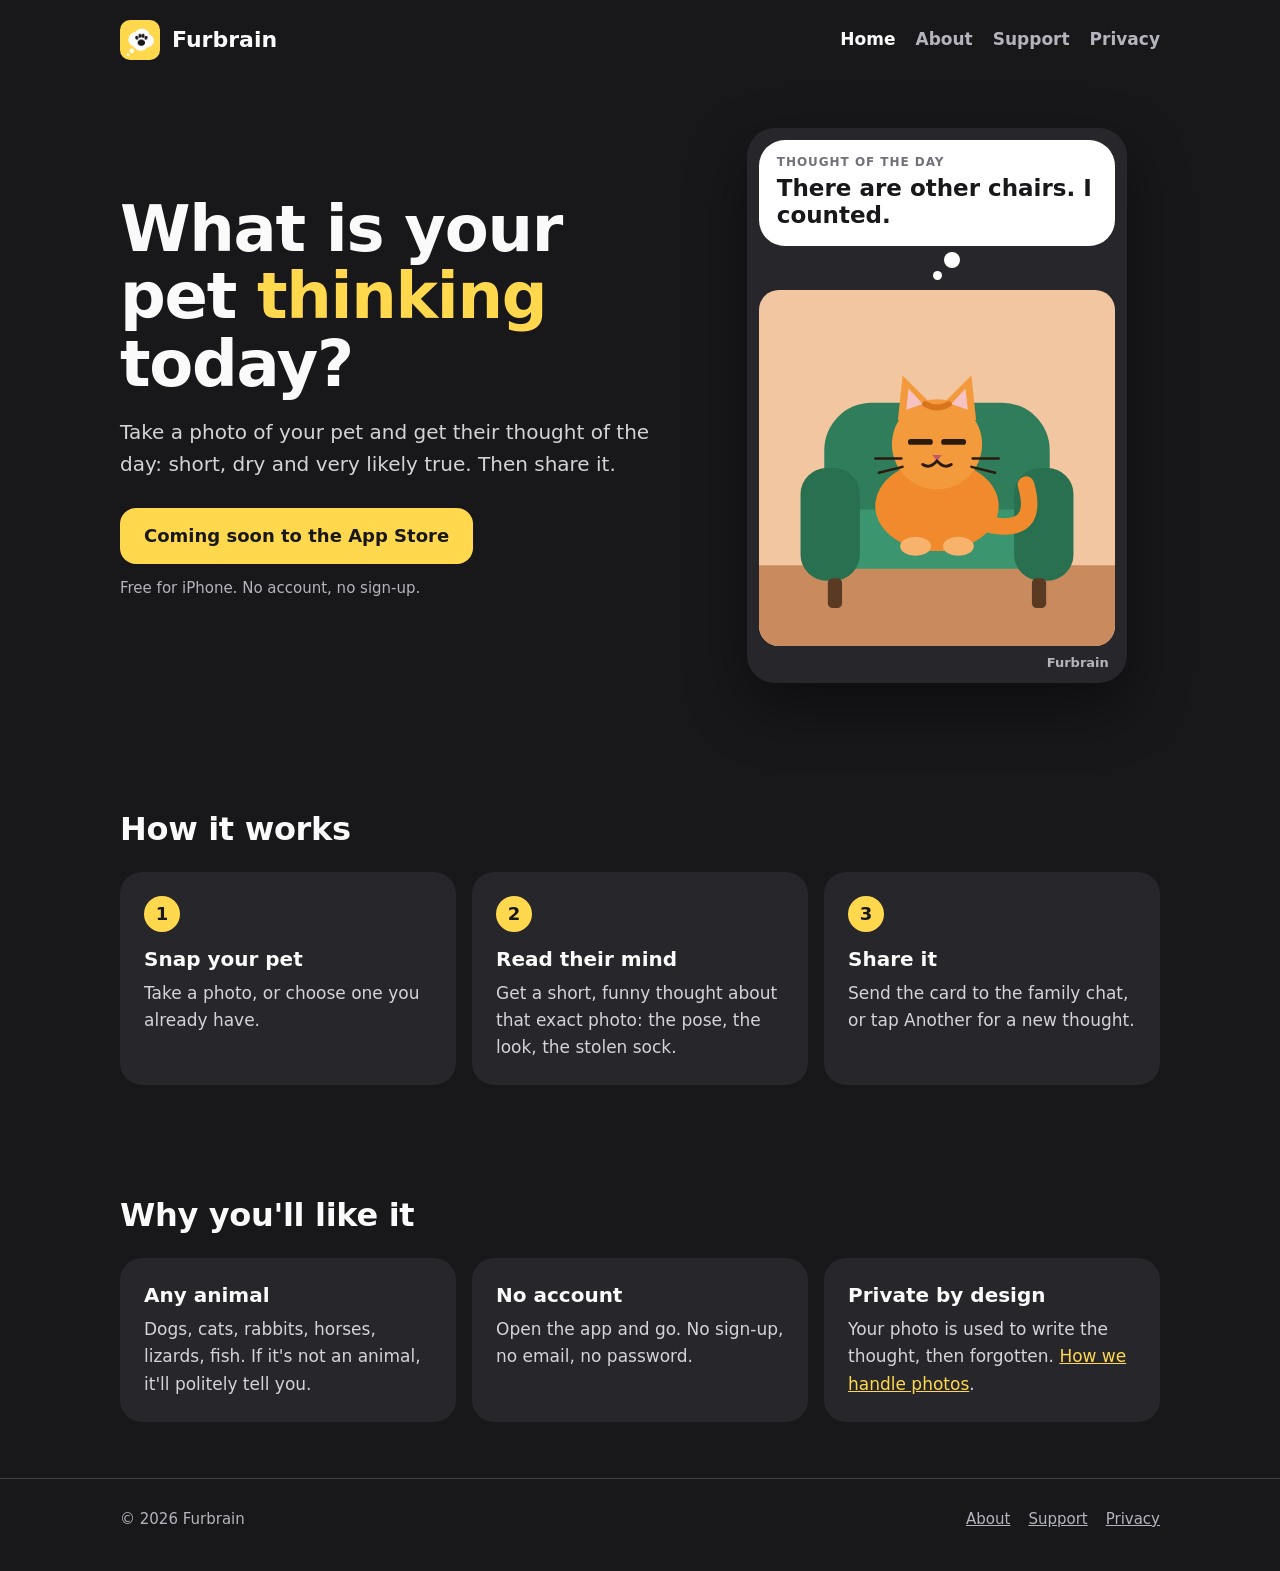
==== index.html @ 32f1908f "Furbrain website: home, about, support and privacy Moved here from the app repo so the site can be p" ====
<!doctype html>
<html lang="en-GB">
<head>
<meta charset="utf-8">
<meta name="viewport" content="width=device-width, initial-scale=1">
<title>Furbrain: what is your pet thinking today?</title>
<meta name="description" content="Take a photo of your pet and get their quirky thought of the day. Free iPhone app. No account needed.">
<link rel="icon" href="favicon.png">
<link rel="apple-touch-icon" href="apple-touch-icon.png">
<link rel="stylesheet" href="styles.css">
</head>
<body>
<header class="site-header">
  <div class="wrap">
    <a class="brand" href="index.html"><img src="apple-touch-icon.png" alt="">Furbrain</a>
    <nav class="nav" aria-label="Main">
      <a href="index.html" aria-current="page">Home</a>
      <a href="about.html">About</a>
      <a href="support.html">Support</a>
      <a href="privacy.html">Privacy</a>
    </nav>
  </div>
</header>

<main>
  <div class="wrap hero">
    <div>
      <h1>What is your pet <span>thinking</span> today?</h1>
      <p class="lead">Take a photo of your pet and get their thought of the day: short, dry and very likely true. Then share it.</p>
      <a class="badge" href="support.html">Coming soon to the App Store</a>
      <p class="small-note">Free for iPhone. No account, no sign-up.</p>
    </div>

    <figure class="card" aria-label="Example: a ginger cat in an armchair thinking 'There are other chairs. I counted.'" style="margin-top:0;margin-bottom:0">
      <div class="bubble">
        <small>Thought of the day</small>
        <p>There are other chairs. I counted.</p>
      </div>
      <span class="trail one"></span><span class="trail two"></span>
      <svg viewBox="0 0 300 300" aria-hidden="true">
        <rect width="300" height="300" fill="#F2C6A0"/><rect y="232" width="300" height="68" fill="#C98B5E"/>
        <rect x="55" y="95" width="190" height="130" rx="40" fill="#2F7D5B"/><rect x="60" y="185" width="180" height="50" rx="16" fill="#3B9670"/>
        <rect x="35" y="150" width="50" height="95" rx="22" fill="#28704F"/><rect x="215" y="150" width="50" height="95" rx="22" fill="#28704F"/>
        <rect x="58" y="243" width="12" height="25" rx="4" fill="#5A3A22"/><rect x="230" y="243" width="12" height="25" rx="4" fill="#5A3A22"/>
        <path d="M195 198 q42 8 30 -34" stroke="#F08A2C" stroke-width="14" fill="none" stroke-linecap="round"/>
        <ellipse cx="150" cy="182" rx="52" ry="38" fill="#F08A2C"/>
        <circle cx="150" cy="130" r="38" fill="#F39A3D"/>
        <path d="M117 110 L121 72 L146 97 Z" fill="#F39A3D"/><path d="M183 110 L179 72 L154 97 Z" fill="#F39A3D"/>
        <path d="M124 101 L126 83 L138 96 Z" fill="#F7C2C2"/><path d="M176 101 L174 83 L162 96 Z" fill="#F7C2C2"/>
        <path d="M140 96 q10 6 20 0" stroke="#D9731C" stroke-width="5" fill="none" stroke-linecap="round"/>
        <path d="M128 128 h16 M156 128 h16" stroke="#2B1A0E" stroke-width="5" stroke-linecap="round"/>
        <path d="M146 139 h8 l-4 5 z" fill="#C2566B"/>
        <path d="M150 144 q-6 7 -12 3 M150 144 q6 7 12 3" stroke="#2B1A0E" stroke-width="2.5" fill="none" stroke-linecap="round"/>
        <path d="M120 142 h-22 M121 149 l-20 5 M180 142 h22 M179 149 l20 5" stroke="#2B1A0E" stroke-width="2" stroke-linecap="round"/>
        <ellipse cx="132" cy="216" rx="13" ry="8" fill="#F7B26B"/><ellipse cx="168" cy="216" rx="13" ry="8" fill="#F7B26B"/>
      </svg>
      <div class="logo">Furbrain</div>
    </figure>
  </div>

  <section>
    <div class="wrap">
      <h2>How it works</h2>
      <div class="steps">
        <div class="tile"><span class="num">1</span><h3>Snap your pet</h3><p>Take a photo, or choose one you already have.</p></div>
        <div class="tile"><span class="num">2</span><h3>Read their mind</h3><p>Get a short, funny thought about that exact photo: the pose, the look, the stolen sock.</p></div>
        <div class="tile"><span class="num">3</span><h3>Share it</h3><p>Send the card to the family chat, or tap Another for a new thought.</p></div>
      </div>
    </div>
  </section>

  <section>
    <div class="wrap">
      <h2>Why you'll like it</h2>
      <div class="features">
        <div class="tile"><h3>Any animal</h3><p>Dogs, cats, rabbits, horses, lizards, fish. If it's not an animal, it'll politely tell you.</p></div>
        <div class="tile"><h3>No account</h3><p>Open the app and go. No sign-up, no email, no password.</p></div>
        <div class="tile"><h3>Private by design</h3><p>Your photo is used to write the thought, then forgotten. <a href="privacy.html">How we handle photos</a>.</p></div>
      </div>
    </div>
  </section>
</main>

<footer class="site-footer">
  <div class="wrap">
    <span>© 2026 Furbrain</span>
    <nav aria-label="Footer">
      <a href="about.html">About</a>
      <a href="support.html">Support</a>
      <a href="privacy.html">Privacy</a>
    </nav>
  </div>
</footer>
</body>
</html>
---- styles.css ----
/* Furbrain website: same colours as the app. */
:root {
  --bg: #18181b;
  --surface: #26262b;
  --border: #3f3f46;
  --text: #fafafa;
  --muted: #b4b4bd;
  --yellow: #ffd84d;
  --ink: #18181b;
  --radius: 22px;
  --font: ui-rounded, "SF Pro Rounded", -apple-system, BlinkMacSystemFont, "Segoe UI", system-ui, sans-serif;
  --body: -apple-system, BlinkMacSystemFont, "Segoe UI", system-ui, sans-serif;
}

* { box-sizing: border-box; }

html { -webkit-text-size-adjust: 100%; }

body {
  margin: 0;
  background: var(--bg);
  color: var(--text);
  font: 17px/1.6 var(--body);
}

a { color: var(--yellow); }
a:hover { color: #ffe587; }
a:focus-visible, button:focus-visible { outline: 2px solid var(--yellow); outline-offset: 3px; border-radius: 6px; }

.wrap { width: min(1040px, 100% - 32px); margin-inline: auto; }
.narrow { width: min(720px, 100% - 32px); margin-inline: auto; }

/* Header */
.site-header { padding: 20px 0; }
.site-header .wrap { display: flex; align-items: center; justify-content: space-between; gap: 16px; flex-wrap: wrap; }
.brand { display: flex; align-items: center; gap: 12px; color: var(--text); text-decoration: none; font: 700 22px/1 var(--font); }
.brand img { width: 40px; height: 40px; border-radius: 10px; }
.nav { display: flex; gap: 6px 20px; flex-wrap: wrap; }
.nav a { color: var(--muted); text-decoration: none; font-weight: 600; padding: 6px 0; }
.nav a:hover, .nav a[aria-current="page"] { color: var(--text); }

/* Hero */
.hero { display: grid; grid-template-columns: 1.1fr 0.9fr; gap: 48px; align-items: center; padding: 48px 0 72px; }
.hero h1 { font: 700 clamp(40px, 6vw, 64px)/1.05 var(--font); letter-spacing: -0.02em; margin: 0 0 18px; }
.hero h1 span { color: var(--yellow); }
.hero p.lead { font-size: 20px; color: #d4d4d8; margin: 0 0 28px; max-width: 30em; }
.badge {
  display: inline-flex; align-items: center; gap: 10px; min-height: 56px; padding: 0 24px;
  border-radius: 16px; background: var(--yellow); color: var(--ink);
  font: 700 18px/1 var(--font); text-decoration: none;
}
.badge:hover { color: var(--ink); background: #ffe587; }
.small-note { color: var(--muted); font-size: 15px; margin-top: 12px; }

/* Example card, as in the app */
.card { background: var(--surface); border-radius: 28px; padding: 12px; max-width: 380px; margin-inline: auto; box-shadow: 0 24px 60px rgba(0, 0, 0, 0.45); }
.bubble { background: #fff; color: var(--ink); border-radius: 26px; padding: 14px 18px 16px; }
.bubble small { display: block; font: 700 12px/1.4 var(--body); letter-spacing: 0.08em; text-transform: uppercase; color: #71717a; margin-bottom: 4px; }
.bubble p { margin: 0; font: 600 23px/1.2 var(--font); }
.trail { display: block; background: #fff; border-radius: 50%; }
.trail.one { width: 16px; height: 16px; margin: 6px 0 0 52%; }
.trail.two { width: 9px; height: 9px; margin: 3px 0 10px 49%; }
.card svg { display: block; width: 100%; height: auto; border-radius: 20px; }
.card .logo { display: flex; justify-content: flex-end; align-items: center; gap: 6px; padding: 10px 6px 2px; color: var(--muted); font: 600 13px/1 var(--font); }

/* Sections */
section { padding: 56px 0; }
h2 { font: 700 32px/1.15 var(--font); margin: 0 0 24px; letter-spacing: -0.01em; }
h3 { font: 700 20px/1.3 var(--font); margin: 0 0 8px; }
.steps, .features { display: grid; grid-template-columns: repeat(3, minmax(0, 1fr)); gap: 16px; }
.tile { background: var(--surface); border-radius: var(--radius); padding: 24px; }
.tile p { margin: 0; color: #d4d4d8; }
.num { display: inline-flex; width: 36px; height: 36px; border-radius: 18px; background: var(--yellow); color: var(--ink); align-items: center; justify-content: center; font: 700 18px/1 var(--font); margin-bottom: 14px; }

/* Text pages */
.page { padding: 24px 0 72px; }
.page h1 { font: 700 clamp(34px, 5vw, 48px)/1.1 var(--font); margin: 16px 0 8px; letter-spacing: -0.02em; }
.page .updated { color: var(--muted); margin: 0 0 32px; }
.page h2 { font-size: 24px; margin: 40px 0 12px; }
.page p, .page li { color: #e4e4e7; }
.page ul { padding-left: 1.2em; }
.page li { margin: 6px 0; }
.summary { background: var(--surface); border-radius: var(--radius); padding: 20px 24px; }
.summary ul { margin: 8px 0 0; }
details { background: var(--surface); border-radius: 16px; padding: 4px 20px; margin: 10px 0; }
summary { cursor: pointer; font: 700 18px/1.4 var(--font); padding: 14px 0; }
details p { margin: 0 0 16px; }
.placeholder { background: rgba(255, 216, 77, 0.15); color: var(--yellow); padding: 0 4px; border-radius: 4px; }

/* Footer */
.site-footer { border-top: 1px solid var(--border); padding: 28px 0 40px; color: var(--muted); font-size: 15px; }
.site-footer .wrap { display: flex; justify-content: space-between; gap: 12px 24px; flex-wrap: wrap; }
.site-footer nav { display: flex; gap: 18px; flex-wrap: wrap; }
.site-footer a { color: var(--muted); }

@media (max-width: 760px) {
  .hero { grid-template-columns: 1fr; gap: 40px; padding-top: 24px; }
  .steps, .features { grid-template-columns: 1fr; }
  section { padding: 40px 0; }
}
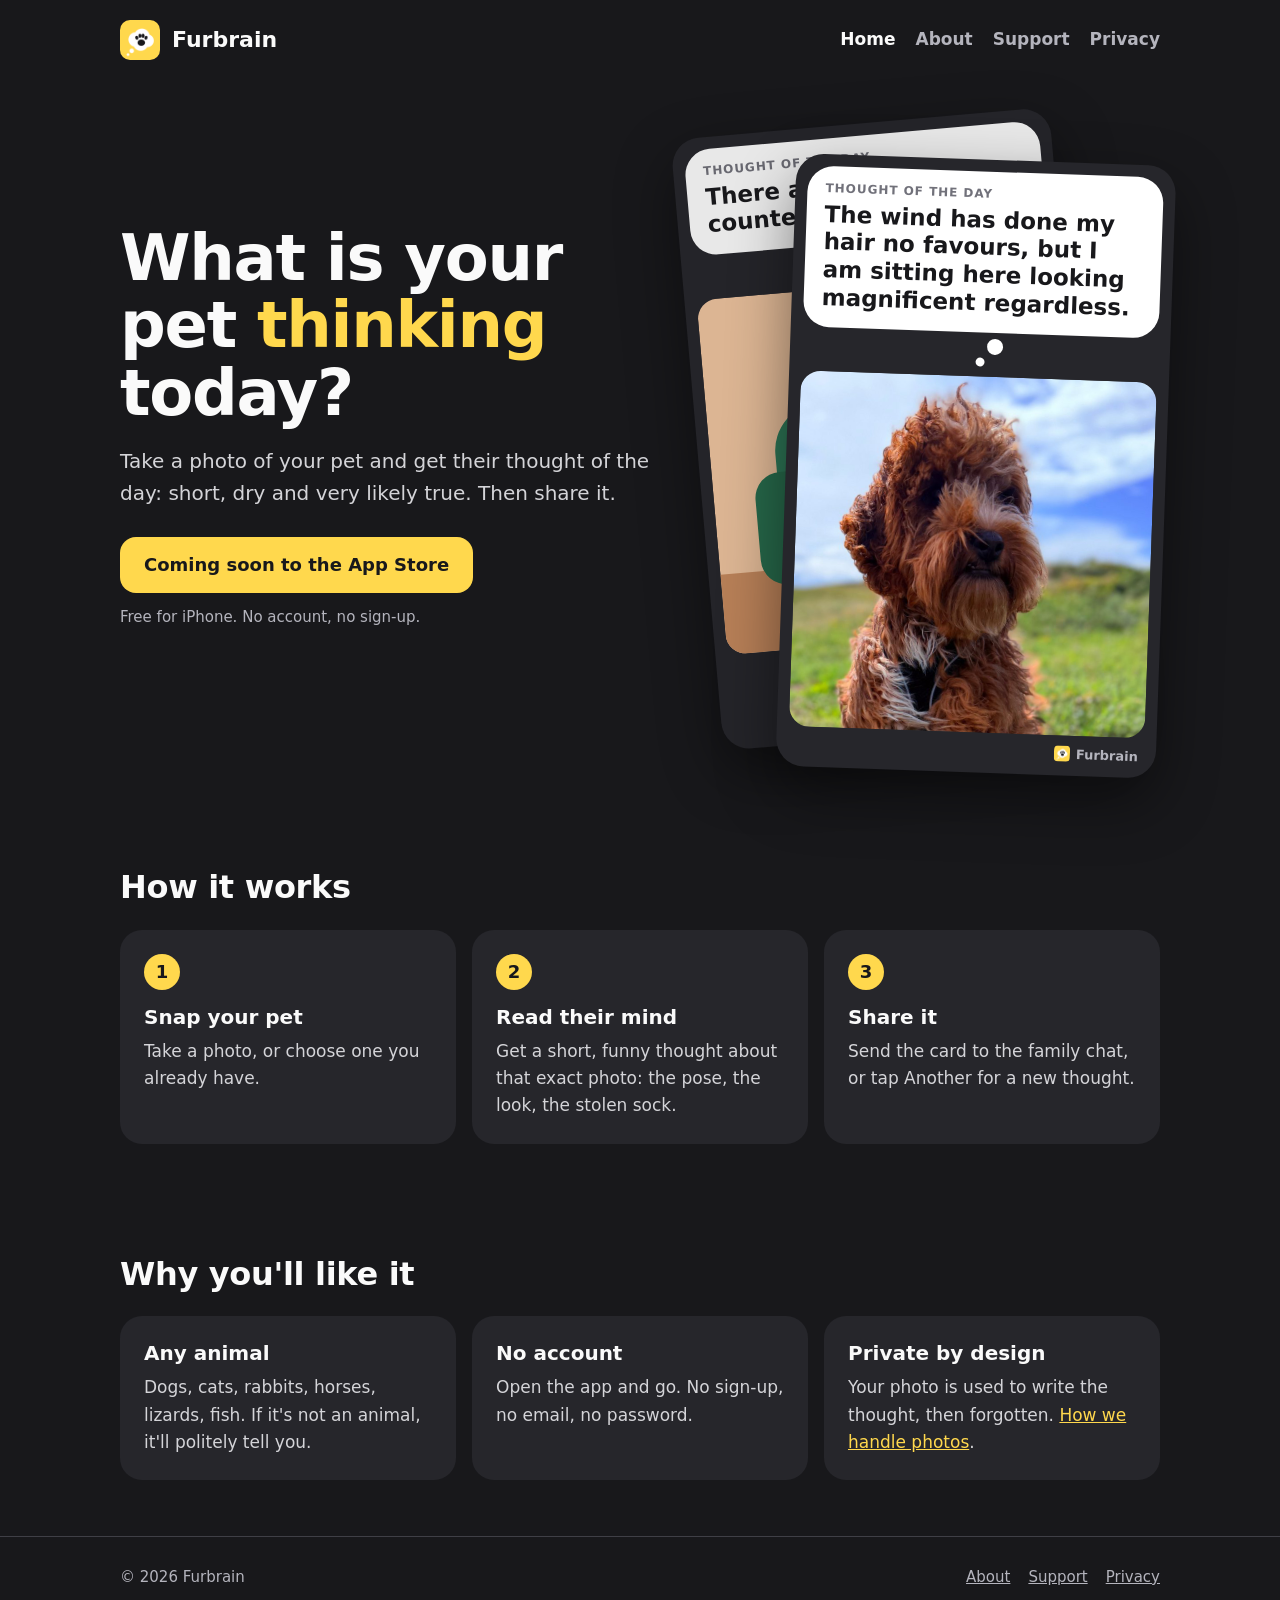
==== commit 68ed26bc: "Home page: a real dog and thought in the example card Shows a real Furbrain result in front, with th" ====
--- a/index.html
+++ b/index.html
@@ -5,8 +5,9 @@
 <meta name="viewport" content="width=device-width, initial-scale=1">
 <title>Furbrain: what is your pet thinking today?</title>
 <meta name="description" content="Take a photo of your pet and get their quirky thought of the day. Free iPhone app. No account needed.">
-<link rel="icon" href="favicon.png">
-<link rel="apple-touch-icon" href="apple-touch-icon.png">
+<link rel="icon" type="image/png" sizes="64x64" href="favicon.png?v=2">
+<link rel="shortcut icon" type="image/png" href="favicon.png?v=2">
+<link rel="apple-touch-icon" sizes="180x180" href="apple-touch-icon.png?v=2">
 <link rel="stylesheet" href="styles.css">
 </head>
 <body>
@@ -31,13 +32,14 @@
       <p class="small-note">Free for iPhone. No account, no sign-up.</p>
     </div>
 
-    <figure class="card" aria-label="Example: a ginger cat in an armchair thinking 'There are other chairs. I counted.'" style="margin-top:0;margin-bottom:0">
-      <div class="bubble">
-        <small>Thought of the day</small>
-        <p>There are other chairs. I counted.</p>
-      </div>
-      <span class="trail one"></span><span class="trail two"></span>
-      <svg viewBox="0 0 300 300" aria-hidden="true">
+    <div class="cards">
+      <figure class="card card-back" aria-label="Example: a ginger cat in an armchair thinking 'There are other chairs. I counted.'">
+        <div class="bubble">
+          <small>Thought of the day</small>
+          <p>There are other chairs. I counted.</p>
+        </div>
+        <span class="trail one"></span><span class="trail two"></span>
+        <svg viewBox="0 0 300 300" aria-hidden="true">
         <rect width="300" height="300" fill="#F2C6A0"/><rect y="232" width="300" height="68" fill="#C98B5E"/>
         <rect x="55" y="95" width="190" height="130" rx="40" fill="#2F7D5B"/><rect x="60" y="185" width="180" height="50" rx="16" fill="#3B9670"/>
         <rect x="35" y="150" width="50" height="95" rx="22" fill="#28704F"/><rect x="215" y="150" width="50" height="95" rx="22" fill="#28704F"/>
@@ -54,8 +56,18 @@
         <path d="M120 142 h-22 M121 149 l-20 5 M180 142 h22 M179 149 l20 5" stroke="#2B1A0E" stroke-width="2" stroke-linecap="round"/>
         <ellipse cx="132" cy="216" rx="13" ry="8" fill="#F7B26B"/><ellipse cx="168" cy="216" rx="13" ry="8" fill="#F7B26B"/>
       </svg>
-      <div class="logo">Furbrain</div>
-    </figure>
+        <div class="logo"><img src="favicon.png" alt="">Furbrain</div>
+      </figure>
+      <figure class="card card-front" aria-label="Example: a windswept dog on a grassy hill thinking 'The wind has done my hair no favours, but I am sitting here looking magnificent regardless.'">
+        <div class="bubble">
+          <small>Thought of the day</small>
+          <p>The wind has done my hair no favours, but I am sitting here looking magnificent regardless.</p>
+        </div>
+        <span class="trail one"></span><span class="trail two"></span>
+        <img class="photo" src="example-dog.jpg" alt="" width="800" height="800">
+        <div class="logo"><img src="favicon.png" alt="">Furbrain</div>
+      </figure>
+    </div>
   </div>
 
   <section>
--- a/styles.css
+++ b/styles.css
@@ -98,3 +98,17 @@
   .steps, .features { grid-template-columns: 1fr; }
   section { padding: 40px 0; }
 }
+
+/* Two example cards in the hero: a real dog in front, the cat behind. */
+.cards { position: relative; display: grid; justify-items: center; }
+.cards .card { grid-area: 1 / 1; width: min(380px, 100%); margin: 0; }
+.card-front { transform: rotate(2deg) translate(40px, 30px); z-index: 1; }
+.card-back { transform: rotate(-5deg) translate(-50px, -10px); opacity: 0.9; }
+.card .photo { display: block; width: 100%; height: auto; border-radius: 20px; }
+.card .logo img { width: 16px; height: 16px; border-radius: 4px; }
+
+@media (max-width: 760px) {
+  .cards { gap: 24px; }
+  .cards .card { grid-area: auto; transform: none; opacity: 1; }
+  .card-back { order: 2; }
+}
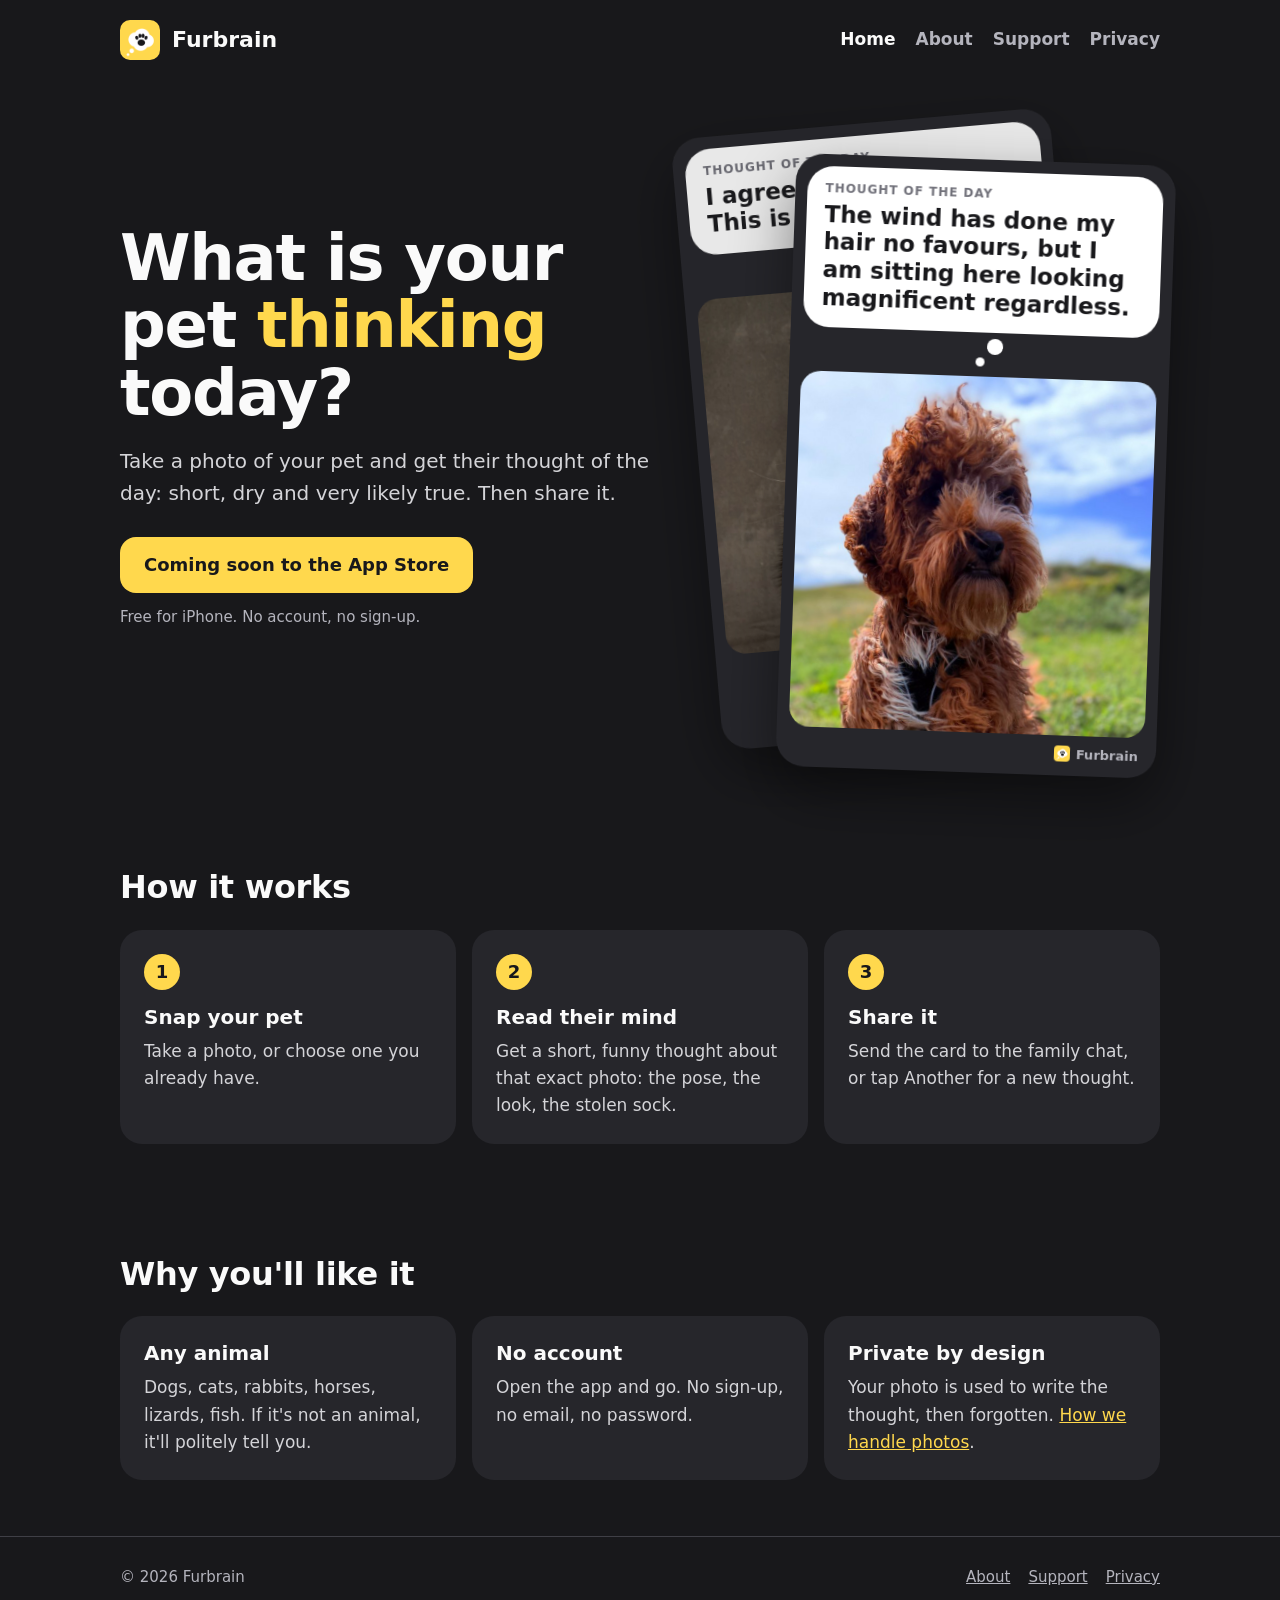
==== commit 7f16761e: "Home page: a real cat in the second example card Co-Authored-By: Claude Opus 5.5 <noreply@anthropic." ====
--- a/index.html
+++ b/index.html
@@ -33,29 +33,13 @@
     </div>
 
     <div class="cards">
-      <figure class="card card-back" aria-label="Example: a ginger cat in an armchair thinking 'There are other chairs. I counted.'">
+      <figure class="card card-back" aria-label="Example: a black and white cat posing for a portrait thinking 'I agreed to one portrait. This is the fourteenth.'">
         <div class="bubble">
           <small>Thought of the day</small>
-          <p>There are other chairs. I counted.</p>
+          <p>I agreed to one portrait. This is the fourteenth.</p>
         </div>
         <span class="trail one"></span><span class="trail two"></span>
-        <svg viewBox="0 0 300 300" aria-hidden="true">
-        <rect width="300" height="300" fill="#F2C6A0"/><rect y="232" width="300" height="68" fill="#C98B5E"/>
-        <rect x="55" y="95" width="190" height="130" rx="40" fill="#2F7D5B"/><rect x="60" y="185" width="180" height="50" rx="16" fill="#3B9670"/>
-        <rect x="35" y="150" width="50" height="95" rx="22" fill="#28704F"/><rect x="215" y="150" width="50" height="95" rx="22" fill="#28704F"/>
-        <rect x="58" y="243" width="12" height="25" rx="4" fill="#5A3A22"/><rect x="230" y="243" width="12" height="25" rx="4" fill="#5A3A22"/>
-        <path d="M195 198 q42 8 30 -34" stroke="#F08A2C" stroke-width="14" fill="none" stroke-linecap="round"/>
-        <ellipse cx="150" cy="182" rx="52" ry="38" fill="#F08A2C"/>
-        <circle cx="150" cy="130" r="38" fill="#F39A3D"/>
-        <path d="M117 110 L121 72 L146 97 Z" fill="#F39A3D"/><path d="M183 110 L179 72 L154 97 Z" fill="#F39A3D"/>
-        <path d="M124 101 L126 83 L138 96 Z" fill="#F7C2C2"/><path d="M176 101 L174 83 L162 96 Z" fill="#F7C2C2"/>
-        <path d="M140 96 q10 6 20 0" stroke="#D9731C" stroke-width="5" fill="none" stroke-linecap="round"/>
-        <path d="M128 128 h16 M156 128 h16" stroke="#2B1A0E" stroke-width="5" stroke-linecap="round"/>
-        <path d="M146 139 h8 l-4 5 z" fill="#C2566B"/>
-        <path d="M150 144 q-6 7 -12 3 M150 144 q6 7 12 3" stroke="#2B1A0E" stroke-width="2.5" fill="none" stroke-linecap="round"/>
-        <path d="M120 142 h-22 M121 149 l-20 5 M180 142 h22 M179 149 l20 5" stroke="#2B1A0E" stroke-width="2" stroke-linecap="round"/>
-        <ellipse cx="132" cy="216" rx="13" ry="8" fill="#F7B26B"/><ellipse cx="168" cy="216" rx="13" ry="8" fill="#F7B26B"/>
-      </svg>
+        <img class="photo" src="example-cat.jpg" alt="" width="800" height="800">
         <div class="logo"><img src="favicon.png" alt="">Furbrain</div>
       </figure>
       <figure class="card card-front" aria-label="Example: a windswept dog on a grassy hill thinking 'The wind has done my hair no favours, but I am sitting here looking magnificent regardless.'">
